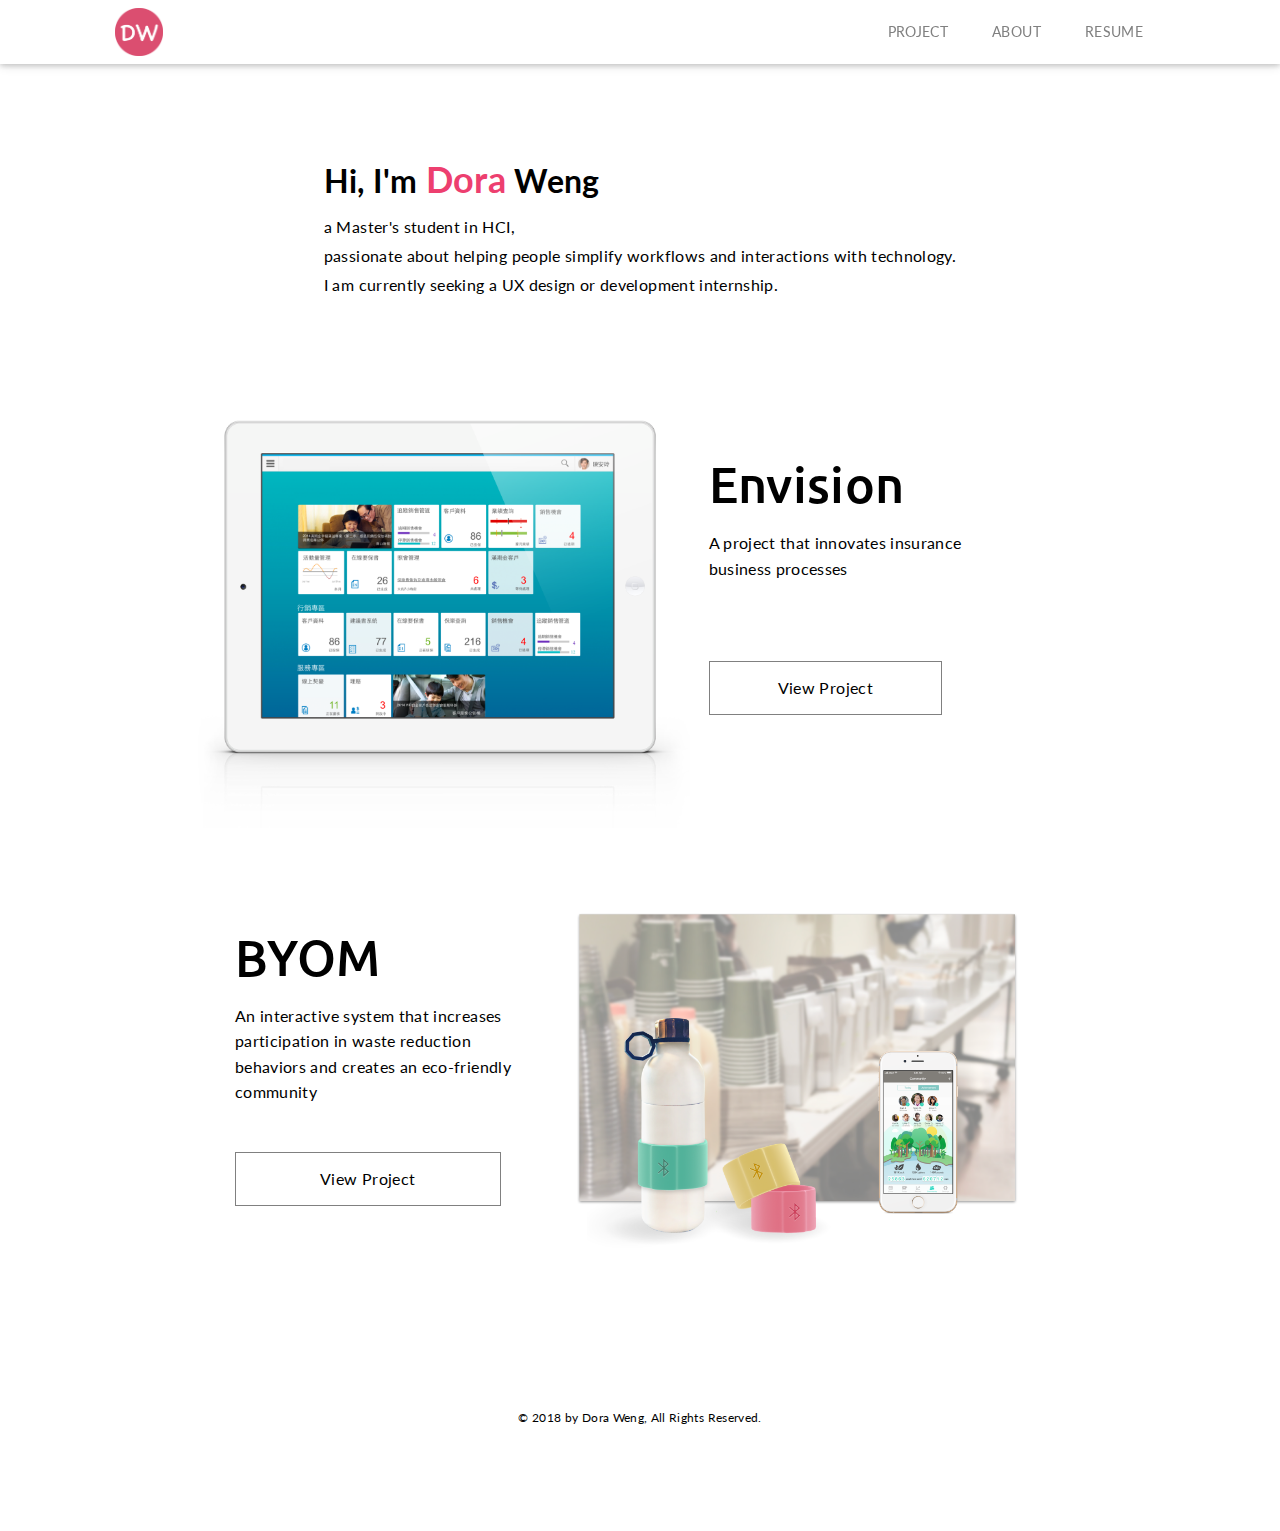
==== index.html @ ac3057c7 "first commit" ====
<!DOCTYPE html>
<html lang="en">
<head>
    <meta charset="UTF-8">
    <meta name="viewport" content="width=device-width, initial-scale=1.0">
    <meta http-equiv="X-UA-Compatible" content="ie=edge">
    <link rel="stylesheet" href="style.css">
    <link href="https://fonts.googleapis.com/css?family=Lato:400,700|Open+Sans:400,600,700|Ubuntu:400,500" rel="stylesheet">
    <title>Dora's Portfolio</title>
</head>
<body>
    <header>
        <div class="navbar area">
            <a href="index.html"><img src="img/icon.png" class="logo"></img></a>
            <nav id="navigation" class="list">
                <a href="#project-list" class="item">PROJECT</a>
                <a href="about.html" class="item">ABOUT</a>
                <a href="img/CV.pdf" class="item">RESUME</a>
            </nav>
            <!-- <button data-collapse data-target="#navigation" class="toggle">
                <span class="icon"></span>
            </button> -->
        </div>
    </header>
    <main class="area">
        <div id="intro">
            <h2>Hi, I'm <span id="name">Dora</span> Weng</h2>
            <p>a Master's student in HCI,
            </br>passionate about helping people simplify workflows and interactions with technology.
            </br>I am currently seeking a UX design or development internship. </p>
        </div>
        <div class="project-list" id="project-list">
            <div class="project-image">
                <img src="img/nanshan.png" alt="nanshan project image">
            </div> 
            <div class="project-title">
                <div>
                    <h1>Envision</h1>
                    <p>A project that innovates insurance business processes</p>
                </div>
                <a href="nanshan.html"><button class="view">View Project</button></a>
            </div>
        </div>

        <div class="project-list project-2">
            <div class="project-title">
                <div>
                    <h1>BYOM</h1>
                    <p>An interactive system that increases participation in waste reduction behaviors and creates an eco-friendly community</p>
                </div>
                <a href="byom.html"><button class="view">View Project</button></a>
            </div>
            <div class="project-image">
                <img src="img/BYOM.png" alt="BYOM project image">
            </div> 
        </div>

    </main>
    <footer>
        <div>© 2018 by Dora Weng, All Rights Reserved.</div>
    </footer>
    
</body>
</html>
---- style.css ----
/* global style  */

*{
    box-sizing: border-box;
    font-size: 16px;
    font-family: 'Lato', sans-serif;
    line-height: 25.6px;
    letter-spacing: 0.35px;
}

body{
    margin:0;
    
}

a{
    text-decoration:none;
}


header{
    background-color: #fff;
    box-shadow: 0 2px 5px rgba(0, 0, 0, 0.16), 0 2px 10px rgba(0, 0, 0, 0.12);
    margin-bottom: 45px;
    position:fixed;
    left:0;
    top:0;
    width:100%;
}

main{
    margin-top:100px;
}

button{
    outline:0;
}

.area{
    display: flex;
    flex-flow: row wrap;
    align-items: stretch;
    margin-left: auto;
    margin-right: auto;
    max-width: 1050px;
}

.navbar{
    justify-content:space-between;
}

/* .toggle{ 
    border:0; 
    display:inline-block;
    vertical-align:middle;
    text-align: center;
    cursor:pointer;
    padding:22px;
    margin-right:18px;
} */

/* .icon{
    position: relative;
}

.icon, .icon:before, .icon:after{
    display: block;
    width: 24px;
    height: 3px;
    background-color: #555555;
    position: absolute;
    content: "";
}

.icon:before{
    top:-8px
}

.icon:after {
    top: 8px;
}

.toggle.active .icon{
    background-color: transparent;
}

.toggle.active .icon:before{
    transform: translateY(8px) rotate(45deg); 
}

.toggle.active .icon:after{
    transform: translateY(-8px) rotate(-45deg); 
} */

.list{
    display: flex;
    flex-flow: row nowrap;
    align-items: center;
}

/* .list.on{
    display: flex;
} */

.item {
    height: 64px;
    line-height: 64px;
    text-transform:uppercase;
    font-size: 14px;
    color:gray;
    padding-left:22px;
    padding-right:22px;
}

.item:hover, .item:focus, .itme:active{
    color:#ED3F6F;
}

.logo{
    height: 48px;
    margin-top:8px;
    margin-bottom:4px;
    cursor:pointer;
    display: block;
}

h1{
    font-family: 'Ubuntu', sans-serif;
    font-size: 50px;
    font-weight: 500;
}

h2{
    font-size:32px;
    font-weight: bold;
    margin-bottom:20px;
}

h3{
    font-size: 20px;
    font-family: 'Ubuntu', sans-serif;
    font-weight:bold;
}

footer{
    margin-top:50px;
    text-align: center;
    margin-bottom:100px;
}

footer div{
    font-size: 12px;
}

/* index page style */

#intro{
    padding-top: 40px;
    padding-left: 20px;
    padding-right: 20px;
    padding-bottom: 80px;
    margin: 0 auto;
}

#intro p{
    line-height:1.8;
}


#name{
    font-size:36px;
    color:#ED3F6F;
}


.project-list{
    display:flex;
    flex-direction: column;
    justify-content: center;
    margin-bottom: 50px;

}


.project-title{
    width:100%;
    display: flex;
    flex-direction: column;
    padding-left: 50px;
    padding-right: 20px;
}

img{
    max-width:100%;
}

.view{
    width:85%;
    padding:13px;
    border: 1px solid gray;
    background-color: white;
    cursor: pointer;
}

.view:hover{
    background-color: #ED3F6F;
    color: white;
    border: 1px solid #ED3F6F;
}

.project-2{
    flex-direction: column-reverse;
}

/* about page style */

.about{
    display:flex;
    flex-direction:column;
    flex-wrap:wrap;
    justify-content: center;
    margin-bottom: 50px;
    padding-top:20px;
    font-family: 'Open Sans', sans-serif;
}

.about-image{
    width:100%;
    padding-left: 30px;   
}

.about-image img{
    width:100%;
    padding-top:28px;
    max-width: 330px;
}

.about-text{
    width:100%;
    padding-left:30px;
    padding-right:30px;
}

.about-text h2{
    font-family: 'Open Sans', sans-serif;
}


.about-text p{
    margin-bottom:20px;
    line-height:1.8;
    font-family: 'Open Sans', sans-serif;
}

/* nanshan project page style */
.title, .overview, .content{
    margin-bottom: 30px;
    margin-left: 15px;
}

.title h1{
    font-size: 36px;
}

.title h3{
    font-size: 16px;
}

.title h1, .title h3, .title h4{
    line-height:0.25;
}

.title h4{
    color: #2E74Db;
    line-height:0.1;
}

.overview{
    display:flex;
    flex-direction: column;
    justify-content:flex-start;    
}

.overview-image{
    width:100%;
    max-width:470px;
    padding-right:15px;
}

.overview-text{
    width:100%;
    padding-left:25px;
    padding-right:15px;
}

.label{
    font-size: 20px;
    font-weight:bold;
    font-family: 'Open Sans', sans-serif;
    margin-top: 30px;

}

.value{
    font-size:16px;
    font-family: 'Open Sans', sans-serif;
    margin-bottom: 50px;
}

.content {
    margin-top: 30px;
    margin-left: 35px; 
    margin-right: 35px; 
}

.content .section-title{
    width: 100%;
    text-align: center;  
}

.content p{
    font-family: 'Open Sans', sans-serif;
}

.content img{
    width:100%;
    max-width: 800px;
    display: block;
    margin: 0 auto;
    padding-top: 20px;
    padding-bottom: 20px;

}

/* BYOM project page style */
.title-byom, .overview-byom{
    margin-bottom: 10px;
    margin-left: 15px;
}

.overview-byom{
    display: flex;
    flex-direction:column;
}

.overview-byom-image{
    width: 100%;
    max-width: 800px;
    padding-right: 15px;
}

.overview-byom-text{
    display:flex;
    flex-wrap: wrap;
    width:100%
}

.overview-byom-text div{
    width: 100%;
}

.overview-byom-text .value{
    margin-bottom:20px;
    width: 100%;
}

.title-byom h1{
   font-size: 36px;
   
}

.title-byom h4{
    line-height:0.1;
    color:#2E74Db;
}


@media only screen and (min-width: 650px) and (max-width: 1000px) {
    /* .toggle{display: none} */
    .list{
        display:flex;
        flex-direction: row;
    
    }

    .project-list{
        display:flex;
        flex-direction: row;
        justify-content: center;
    }

    .project-image{
        width:60%;
    }

    .project-title{
        padding-top: 10px;
        width:35%;
        display: flex;
        flex-direction: column;
        padding-left: 15px;
        padding-right: 12px;
        justify-content:space-around;
        height:80%;
    }

    .view {
        width:90%;
    }

    .about{
        flex-direction:row;
    }
    
    .about-image{
        width:35%;
        padding-left: 35px;    
    }
    
    .about-text{
        width:55%;
        padding-left:22px;
        padding-right:22px;
    }

    .title h1{
        font-size: 50px;
    }

    .title h3{
        font-size: 20px;
    }

    .title, .overview, .content{
        margin-left: 30px;
    }

    .overview{
        display:flex; 
        flex-direction: row;
        justify-content:flex-start;   
    }

    .overview-image{
        width:50%;
        margin-top: 30px;
    }
    
    .overview-text{
        width:50%;
    }

    .title-byom, .overview-byom{
        margin-left: 30px;
    }

    .overview-byom-text div{
        width: 50%;
    }
    
    
    .title-byom h1{
       font-size: 50px;
       
    }
}

@media only screen and (min-width: 1000px) {
    /* .toggle{display: none} */
    .list{display:flex}

    .project-list{
        display:flex;
        flex-direction: row;
        justify-content: center;
    }

    .project-image{
        max-width: 515px;
    }

    .project-title{
        padding-top: 10px;
        width:30%;
        display: flex;
        flex-direction: column;
        padding-left: 10px;
        padding-right: 10px;
        justify-content:space-around;
        height:80%;
    }

    .view {
        width:90%;
    }

    .about{
        flex-direction:row;
    }
    
    .about-image{
        width:35%;
        padding-left: 35px;    
    }
    
    .about-text{
        width:55%;
        padding-left:22px;
        padding-right:22px;
    }

    .title h1{
        font-size: 50px;
    }
    
    .title h3{
        font-size: 20px;
    }

    .title, .overview, .content{
        margin-left: 50px;
    }

    .overview{
        display:flex;
        flex-direction: row;
        justify-content:flex-start;    
    }
    
    .overview-image{
        width:60%;
    }
    
    .overview-text{
        width:40%;
    }


    .title-byom, .overview-byom{
        margin-left: 50px;
    }

    .overview-byom-text div{
        width: 23%;
    }


    .overview-byom-text div:last-child{
        width: 31%;
    }

    .overview-byom-text div .value{
        width: 100%;
    }

    
    .title-byom h1{
       font-size: 50px;
       
    }
}
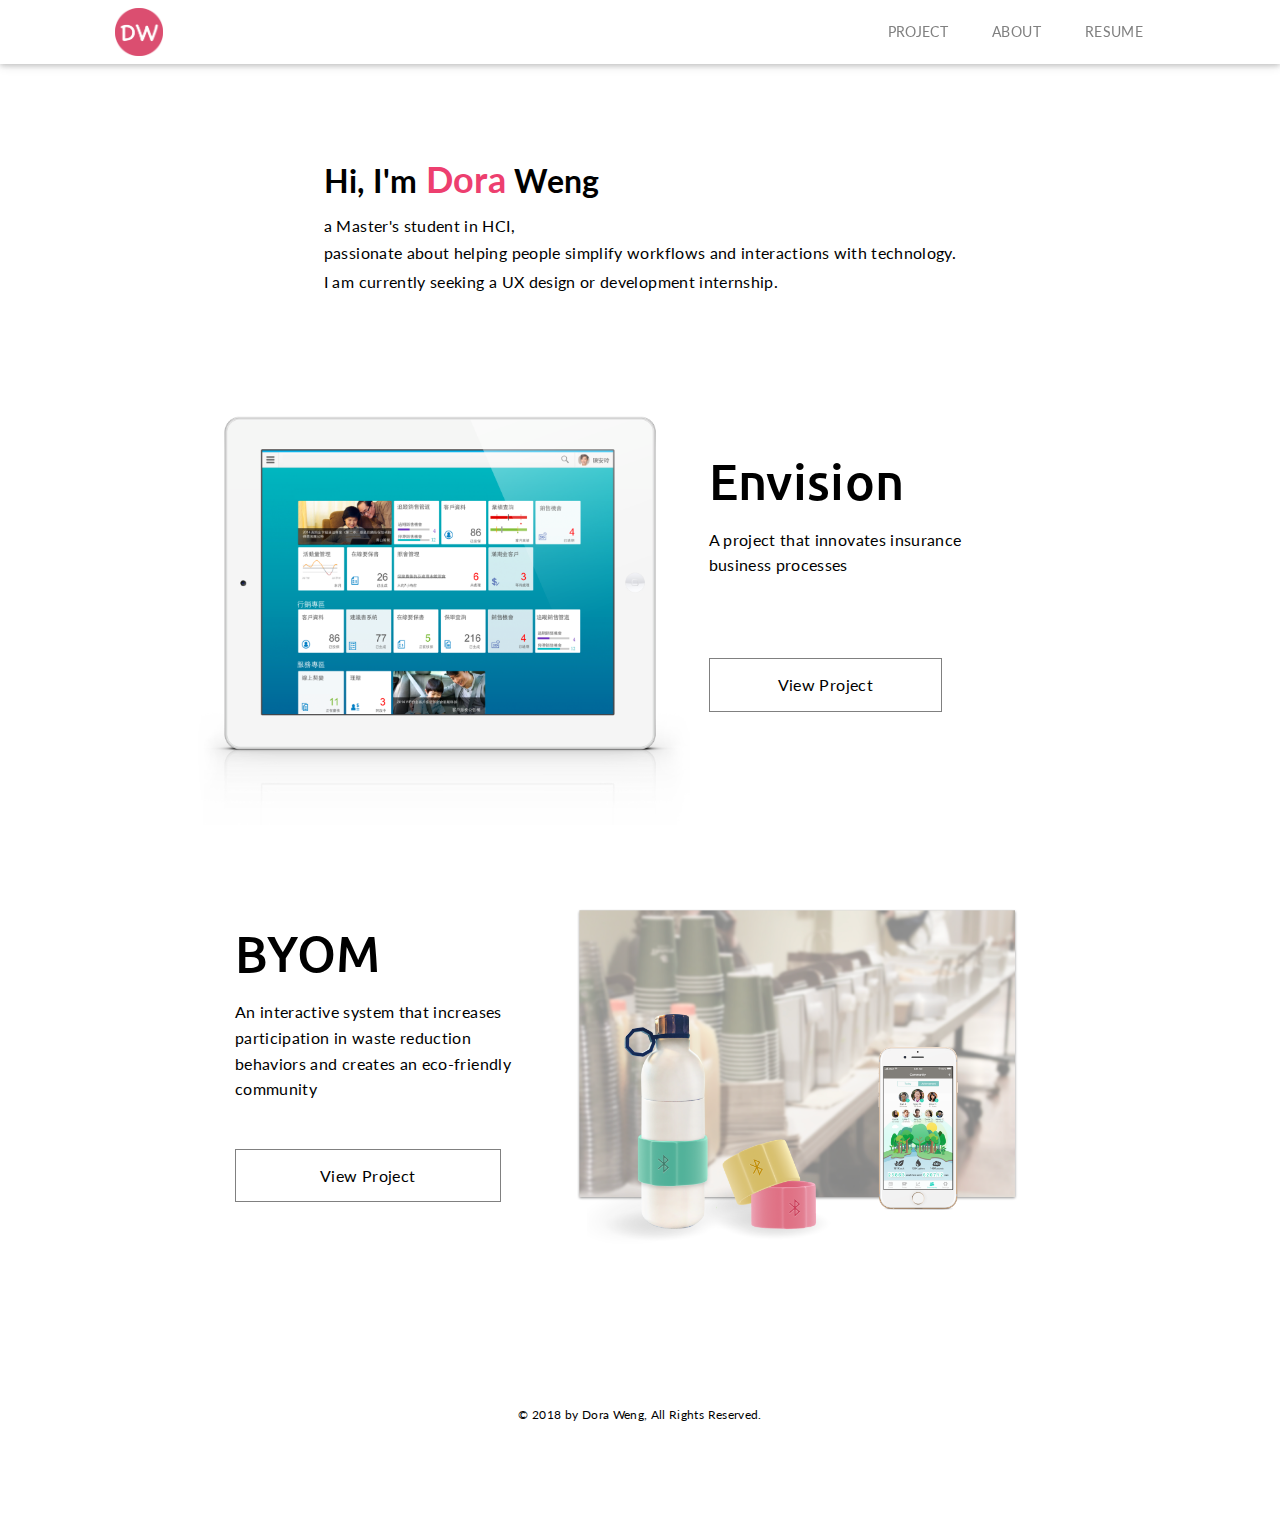
==== commit 0435390d: "fix error" ====
--- a/index.html
+++ b/index.html
@@ -5,13 +5,15 @@
     <meta name="viewport" content="width=device-width, initial-scale=1.0">
     <meta http-equiv="X-UA-Compatible" content="ie=edge">
     <link rel="stylesheet" href="style.css">
-    <link href="https://fonts.googleapis.com/css?family=Lato:400,700|Open+Sans:400,600,700|Ubuntu:400,500" rel="stylesheet">
+    <link href="https://fonts.googleapis.com/css?family=Lato:400,700" rel="stylesheet">
+    <link href="https://fonts.googleapis.com/css?family=Open+Sans:400,600,700" rel="stylesheet">
+    <link href="https://fonts.googleapis.com/css?family=Ubuntu:400,500" rel="stylesheet">
     <title>Dora's Portfolio</title>
 </head>
 <body>
     <header>
         <div class="navbar area">
-            <a href="index.html"><img src="img/icon.png" class="logo"></img></a>
+            <a href="index.html"><img src="img/icon.png" alt="Dora's logo" class="logo"></a>
             <nav id="navigation" class="list">
                 <a href="#project-list" class="item">PROJECT</a>
                 <a href="about.html" class="item">ABOUT</a>
@@ -26,8 +28,8 @@
         <div id="intro">
             <h2>Hi, I'm <span id="name">Dora</span> Weng</h2>
             <p>a Master's student in HCI,
-            </br>passionate about helping people simplify workflows and interactions with technology.
-            </br>I am currently seeking a UX design or development internship. </p>
+            <span class="para-span">passionate about helping people simplify workflows and interactions with technology.</span>
+            <span class="para-span">I am currently seeking a UX design or development internship. </span></p>
         </div>
         <div class="project-list" id="project-list">
             <div class="project-image">
@@ -38,7 +40,7 @@
                     <h1>Envision</h1>
                     <p>A project that innovates insurance business processes</p>
                 </div>
-                <a href="nanshan.html"><button class="view">View Project</button></a>
+                <a href="byom.html" class="view">View Project</a>
             </div>
         </div>
 
@@ -48,7 +50,7 @@
                     <h1>BYOM</h1>
                     <p>An interactive system that increases participation in waste reduction behaviors and creates an eco-friendly community</p>
                 </div>
-                <a href="byom.html"><button class="view">View Project</button></a>
+                <a href="byom.html" class="view">View Project</a>
             </div>
             <div class="project-image">
                 <img src="img/BYOM.png" alt="BYOM project image">
--- a/style.css
+++ b/style.css
@@ -163,7 +163,9 @@
     margin: 0 auto;
 }
 
-#intro p{
+
+.para-span{
+    display: block;
     line-height:1.8;
 }
 
@@ -200,7 +202,9 @@
     padding:13px;
     border: 1px solid gray;
     background-color: white;
+    color:black;
     cursor: pointer;
+    text-align: center;
 }
 
 .view:hover{
